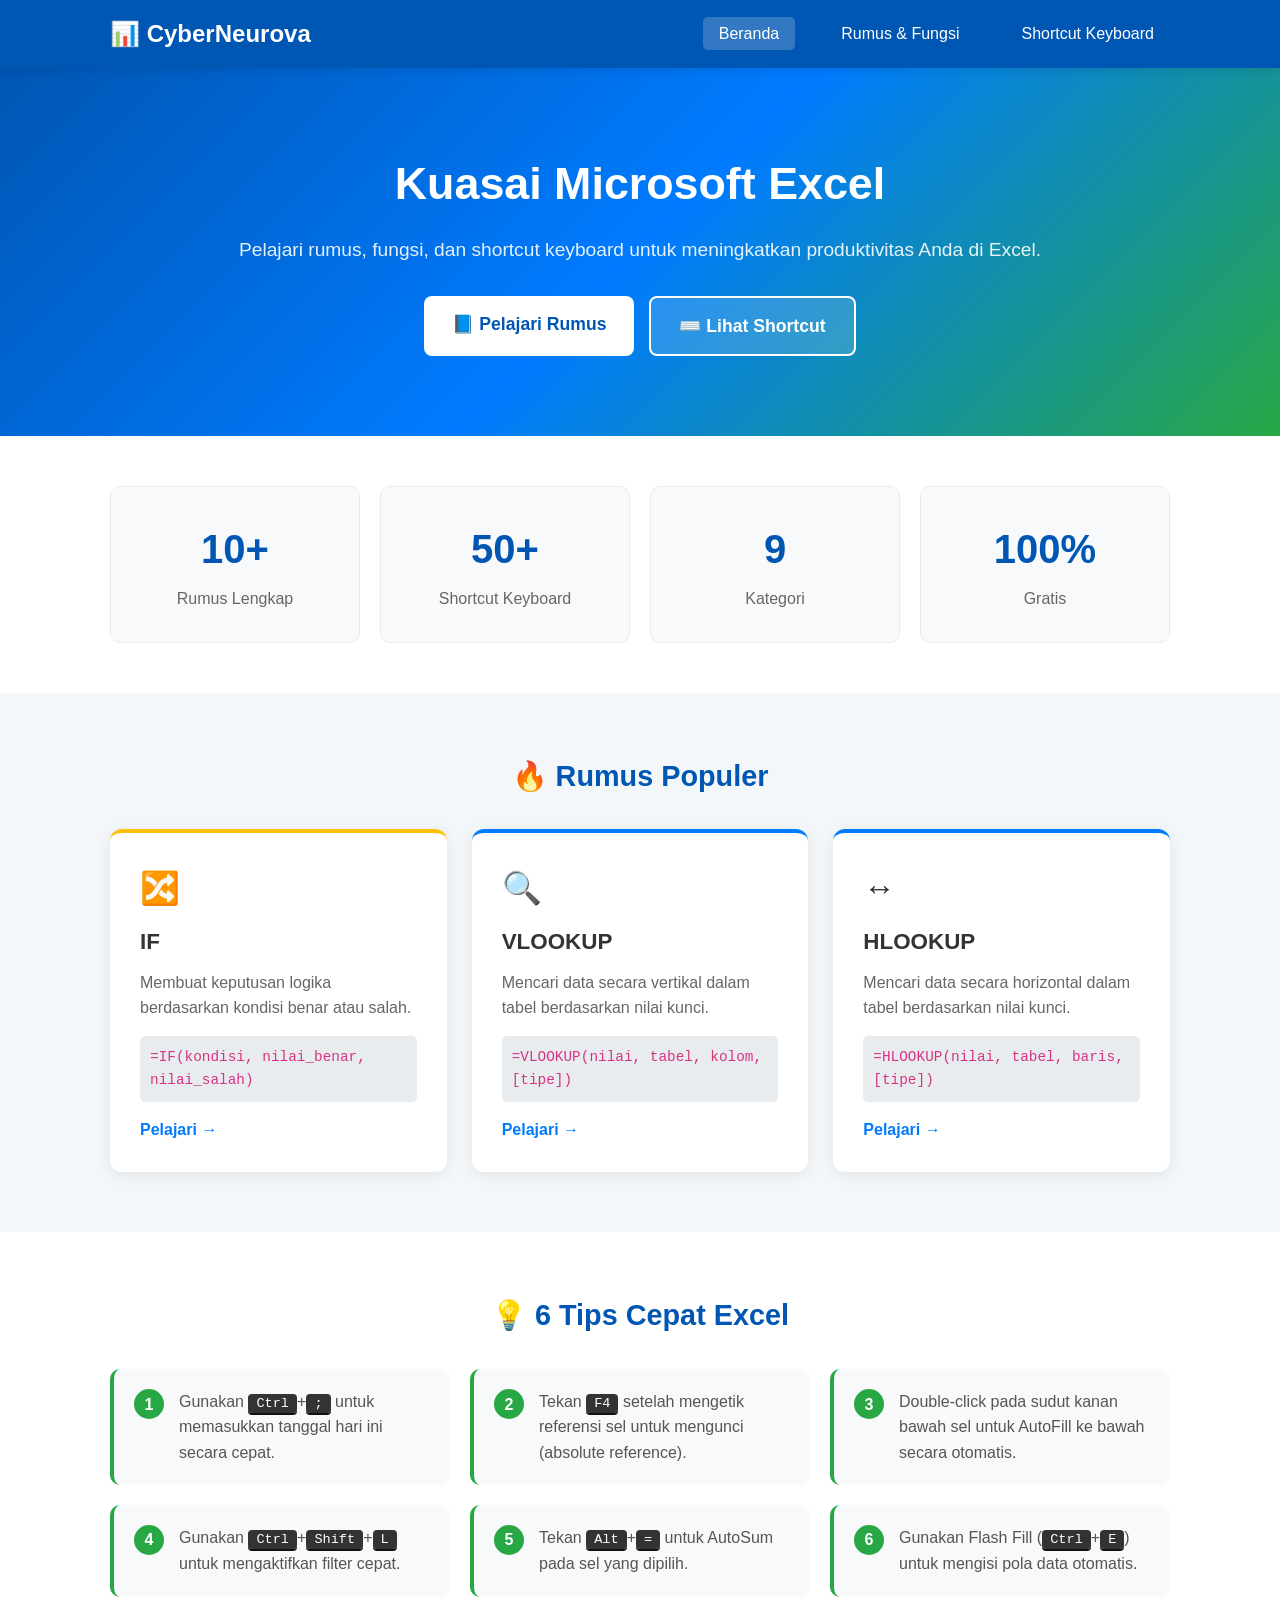
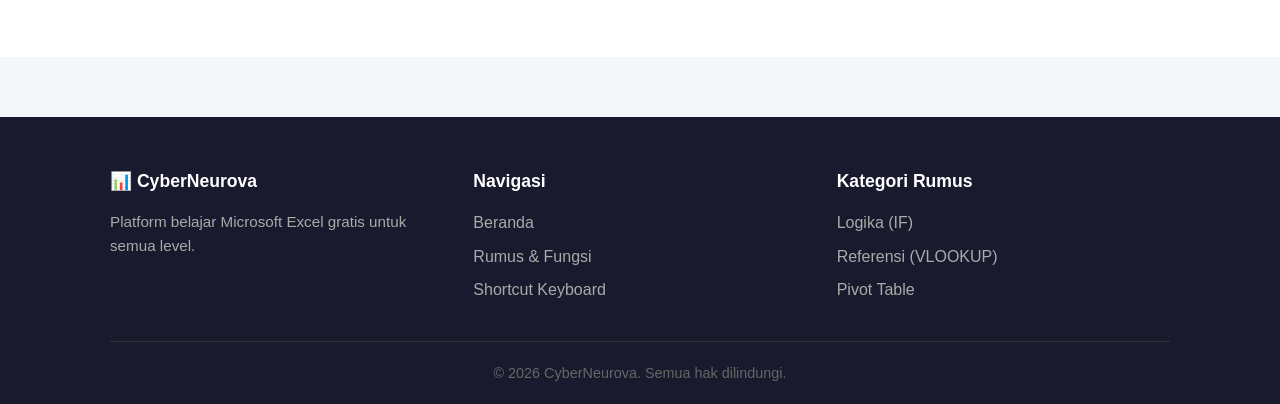
==== index.html @ cd7f04f5 "Initial commit: Website Belajar Rumus & Shortcut MS Excel - CyberNeurova" ====
<!DOCTYPE html>
<html lang="id">
<head>
    <meta charset="UTF-8">
    <meta name="viewport" content="width=device-width, initial-scale=1.0">
    <title>CyberNeurova - Belajar Rumus & Shortcut MS Excel</title>
    <link rel="stylesheet" href="style.css">
</head>
<body>

    <!-- Navbar -->
    <nav class="navbar">
        <div class="nav-container">
            <a href="index.html" class="nav-logo">📊 CyberNeurova</a>
            <button class="hamburger" id="hamburger">
                <span></span>
                <span></span>
                <span></span>
            </button>
            <ul class="nav-menu" id="navMenu">
                <li><a href="index.html" class="nav-link active">Beranda</a></li>
                <li><a href="rumus.html" class="nav-link">Rumus & Fungsi</a></li>
                <li><a href="shortcut.html" class="nav-link">Shortcut Keyboard</a></li>
            </ul>
        </div>
    </nav>

    <!-- Hero Section -->
    <section class="hero">
        <div class="hero-content">
            <h1>Kuasai Microsoft Excel</h1>
            <p>Pelajari rumus, fungsi, dan shortcut keyboard untuk meningkatkan produktivitas Anda di Excel.</p>
            <div class="hero-buttons">
                <a href="rumus.html" class="btn btn-primary">📘 Pelajari Rumus</a>
                <a href="shortcut.html" class="btn btn-secondary">⌨️ Lihat Shortcut</a>
            </div>
        </div>
    </section>

    <!-- Statistik -->
    <section class="stats-section">
        <div class="container-main">
            <div class="stats-grid">
                <div class="stat-card">
                    <span class="stat-number">10+</span>
                    <span class="stat-label">Rumus Lengkap</span>
                </div>
                <div class="stat-card">
                    <span class="stat-number">50+</span>
                    <span class="stat-label">Shortcut Keyboard</span>
                </div>
                <div class="stat-card">
                    <span class="stat-number">9</span>
                    <span class="stat-label">Kategori</span>
                </div>
                <div class="stat-card">
                    <span class="stat-number">100%</span>
                    <span class="stat-label">Gratis</span>
                </div>
            </div>
        </div>
    </section>

    <!-- Rumus Populer -->
    <section class="popular-section">
        <div class="container-main">
            <h2 class="section-title">🔥 Rumus Populer</h2>
            <div class="cards-grid">
                <div class="formula-card card-logic">
                    <div class="card-icon">🔀</div>
                    <h3>IF</h3>
                    <p>Membuat keputusan logika berdasarkan kondisi benar atau salah.</p>
                    <code>=IF(kondisi, nilai_benar, nilai_salah)</code>
                    <a href="rumus.html#if" class="card-link">Pelajari →</a>
                </div>
                <div class="formula-card card-reference">
                    <div class="card-icon">🔍</div>
                    <h3>VLOOKUP</h3>
                    <p>Mencari data secara vertikal dalam tabel berdasarkan nilai kunci.</p>
                    <code>=VLOOKUP(nilai, tabel, kolom, [tipe])</code>
                    <a href="rumus.html#vlookup" class="card-link">Pelajari →</a>
                </div>
                <div class="formula-card card-reference">
                    <div class="card-icon">↔️</div>
                    <h3>HLOOKUP</h3>
                    <p>Mencari data secara horizontal dalam tabel berdasarkan nilai kunci.</p>
                    <code>=HLOOKUP(nilai, tabel, baris, [tipe])</code>
                    <a href="rumus.html#hlookup" class="card-link">Pelajari →</a>
                </div>
            </div>
        </div>
    </section>

    <!-- Tips Cepat -->
    <section class="tips-section">
        <div class="container-main">
            <h2 class="section-title">💡 6 Tips Cepat Excel</h2>
            <div class="tips-grid">
                <div class="tip-item">
                    <span class="tip-number">1</span>
                    <p>Gunakan <kbd>Ctrl</kbd>+<kbd>;</kbd> untuk memasukkan tanggal hari ini secara cepat.</p>
                </div>
                <div class="tip-item">
                    <span class="tip-number">2</span>
                    <p>Tekan <kbd>F4</kbd> setelah mengetik referensi sel untuk mengunci (absolute reference).</p>
                </div>
                <div class="tip-item">
                    <span class="tip-number">3</span>
                    <p>Double-click pada sudut kanan bawah sel untuk AutoFill ke bawah secara otomatis.</p>
                </div>
                <div class="tip-item">
                    <span class="tip-number">4</span>
                    <p>Gunakan <kbd>Ctrl</kbd>+<kbd>Shift</kbd>+<kbd>L</kbd> untuk mengaktifkan filter cepat.</p>
                </div>
                <div class="tip-item">
                    <span class="tip-number">5</span>
                    <p>Tekan <kbd>Alt</kbd>+<kbd>=</kbd> untuk AutoSum pada sel yang dipilih.</p>
                </div>
                <div class="tip-item">
                    <span class="tip-number">6</span>
                    <p>Gunakan Flash Fill (<kbd>Ctrl</kbd>+<kbd>E</kbd>) untuk mengisi pola data otomatis.</p>
                </div>
            </div>
        </div>
    </section>

    <!-- Footer -->
    <footer>
        <div class="container-main">
            <div class="footer-grid">
                <div class="footer-col">
                    <h4>📊 CyberNeurova</h4>
                    <p>Platform belajar Microsoft Excel gratis untuk semua level.</p>
                </div>
                <div class="footer-col">
                    <h4>Navigasi</h4>
                    <ul>
                        <li><a href="index.html">Beranda</a></li>
                        <li><a href="rumus.html">Rumus & Fungsi</a></li>
                        <li><a href="shortcut.html">Shortcut Keyboard</a></li>
                    </ul>
                </div>
                <div class="footer-col">
                    <h4>Kategori Rumus</h4>
                    <ul>
                        <li><a href="rumus.html#if">Logika (IF)</a></li>
                        <li><a href="rumus.html#vlookup">Referensi (VLOOKUP)</a></li>
                        <li><a href="rumus.html#pivot">Pivot Table</a></li>
                    </ul>
                </div>
            </div>
            <div class="footer-bottom">
                <p>&copy; 2026 CyberNeurova. Semua hak dilindungi.</p>
            </div>
        </div>
    </footer>

    <script src="script.js"></script>
</body>
</html>
---- style.css ----
/* === CSS untuk Website Tutorial Excel (CyberNeurova) === */

/* Reset & Global */
* {
    margin: 0;
    padding: 0;
    box-sizing: border-box;
}

body {
    font-family: 'Segoe UI', Tahoma, Geneva, Verdana, sans-serif;
    line-height: 1.6;
    color: #333;
    background-color: #f4f7f9;
}

a {
    text-decoration: none;
    color: inherit;
}

ul {
    list-style: none;
}

/* Container */
.container-main {
    max-width: 1100px;
    margin: 0 auto;
    padding: 0 20px;
}

/* ========== NAVBAR ========== */
.navbar {
    background: #0056b3;
    padding: 15px 0;
    position: sticky;
    top: 0;
    z-index: 1000;
    box-shadow: 0 2px 10px rgba(0,0,0,0.1);
}

.nav-container {
    max-width: 1100px;
    margin: 0 auto;
    padding: 0 20px;
    display: flex;
    justify-content: space-between;
    align-items: center;
}

.nav-logo {
    color: #fff;
    font-size: 1.5em;
    font-weight: bold;
}

.nav-menu {
    display: flex;
    gap: 30px;
}

.nav-link {
    color: #fff;
    font-size: 1em;
    padding: 8px 16px;
    border-radius: 5px;
    transition: background 0.3s;
}

.nav-link:hover,
.nav-link.active {
    background: rgba(255,255,255,0.2);
}

/* Hamburger */
.hamburger {
    display: none;
    flex-direction: column;
    gap: 5px;
    background: none;
    border: none;
    cursor: pointer;
    padding: 5px;
}

.hamburger span {
    width: 25px;
    height: 3px;
    background: #fff;
    border-radius: 3px;
    transition: 0.3s;
}

/* ========== HERO ========== */
.hero {
    background: linear-gradient(135deg, #0056b3 0%, #007bff 50%, #28a745 100%);
    color: #fff;
    padding: 80px 20px;
    text-align: center;
}

.hero h1 {
    font-size: 2.8em;
    margin-bottom: 15px;
}

.hero p {
    font-size: 1.2em;
    margin-bottom: 30px;
    opacity: 0.9;
}

.hero-buttons {
    display: flex;
    gap: 15px;
    justify-content: center;
    flex-wrap: wrap;
}

.btn {
    padding: 14px 28px;
    border-radius: 8px;
    font-size: 1.1em;
    font-weight: 600;
    transition: transform 0.2s, box-shadow 0.2s;
    display: inline-block;
}

.btn:hover {
    transform: translateY(-2px);
    box-shadow: 0 5px 15px rgba(0,0,0,0.2);
}

.btn-primary {
    background: #fff;
    color: #0056b3;
}

.btn-secondary {
    background: rgba(255,255,255,0.15);
    color: #fff;
    border: 2px solid #fff;
}

/* ========== STATS ========== */
.stats-section {
    padding: 50px 0;
    background: #fff;
}

.stats-grid {
    display: grid;
    grid-template-columns: repeat(auto-fit, minmax(200px, 1fr));
    gap: 20px;
    text-align: center;
}

.stat-card {
    padding: 30px 20px;
    border-radius: 10px;
    background: #f8f9fa;
    border: 1px solid #e9ecef;
}

.stat-number {
    display: block;
    font-size: 2.5em;
    font-weight: bold;
    color: #0056b3;
}

.stat-label {
    display: block;
    margin-top: 5px;
    color: #666;
    font-size: 1em;
}

/* ========== SECTION TITLES ========== */
.section-title {
    text-align: center;
    font-size: 1.8em;
    color: #0056b3;
    margin-bottom: 30px;
}

/* ========== POPULAR FORMULAS ========== */
.popular-section {
    padding: 60px 0;
}

.cards-grid {
    display: grid;
    grid-template-columns: repeat(auto-fit, minmax(300px, 1fr));
    gap: 25px;
}

.formula-card {
    background: #fff;
    border-radius: 12px;
    padding: 30px;
    box-shadow: 0 3px 15px rgba(0,0,0,0.08);
    transition: transform 0.3s, box-shadow 0.3s;
    border-top: 4px solid #ccc;
}

.formula-card:hover {
    transform: translateY(-5px);
    box-shadow: 0 8px 25px rgba(0,0,0,0.12);
}

.card-logic {
    border-top-color: #ffc107;
}

.card-reference {
    border-top-color: #007bff;
}

.card-icon {
    font-size: 2em;
    margin-bottom: 10px;
}

.formula-card h3 {
    font-size: 1.4em;
    color: #333;
    margin-bottom: 10px;
}

.formula-card p {
    color: #666;
    margin-bottom: 15px;
}

.formula-card code {
    display: block;
    background: #e9ecef;
    padding: 10px;
    border-radius: 5px;
    font-family: 'Consolas', monospace;
    font-size: 0.9em;
    margin-bottom: 15px;
    color: #d63384;
}

.card-link {
    color: #007bff;
    font-weight: 600;
    transition: color 0.3s;
}

.card-link:hover {
    color: #0056b3;
}

/* ========== TIPS ========== */
.tips-section {
    padding: 60px 0;
    background: #fff;
}

.tips-grid {
    display: grid;
    grid-template-columns: repeat(auto-fit, minmax(300px, 1fr));
    gap: 20px;
}

.tip-item {
    display: flex;
    align-items: flex-start;
    gap: 15px;
    padding: 20px;
    background: #f8f9fa;
    border-radius: 10px;
    border-left: 4px solid #28a745;
}

.tip-number {
    background: #28a745;
    color: #fff;
    width: 30px;
    height: 30px;
    border-radius: 50%;
    display: flex;
    align-items: center;
    justify-content: center;
    font-weight: bold;
    flex-shrink: 0;
}

.tip-item p {
    color: #555;
}

kbd {
    background: #333;
    color: #fff;
    padding: 2px 8px;
    border-radius: 4px;
    font-size: 0.85em;
    font-family: 'Consolas', monospace;
    box-shadow: 0 2px 0 #111;
}

/* ========== PAGE HEADER ========== */
.page-header {
    background: linear-gradient(135deg, #0056b3, #007bff);
    color: #fff;
    padding: 60px 20px;
    text-align: center;
}

.page-header-shortcut {
    background: linear-gradient(135deg, #1a7a3a, #28a745);
}

.page-header h1 {
    font-size: 2.2em;
    margin-bottom: 10px;
}

.page-header p {
    font-size: 1.1em;
    opacity: 0.9;
}

/* ========== FILTER BAR ========== */
.filter-section {
    padding: 30px 0;
    background: #fff;
    border-bottom: 1px solid #e9ecef;
    position: sticky;
    top: 60px;
    z-index: 100;
}

.filter-bar {
    display: flex;
    flex-direction: column;
    gap: 15px;
}

.search-input {
    width: 100%;
    padding: 12px 20px;
    border: 2px solid #e9ecef;
    border-radius: 8px;
    font-size: 1em;
    transition: border-color 0.3s;
}

.search-input:focus {
    outline: none;
    border-color: #007bff;
}

.filter-buttons {
    display: flex;
    flex-wrap: wrap;
    gap: 8px;
}

.filter-btn {
    padding: 8px 16px;
    border: 2px solid #e9ecef;
    background: #fff;
    border-radius: 20px;
    cursor: pointer;
    font-size: 0.9em;
    transition: all 0.3s;
}

.filter-btn:hover {
    border-color: #007bff;
    color: #007bff;
}

.filter-btn.active {
    background: #007bff;
    color: #fff;
    border-color: #007bff;
}

/* ========== FORMULA ARTICLES ========== */
.formulas-section {
    padding: 40px 0;
}

.formula-article {
    background: #fff;
    border-radius: 12px;
    margin-bottom: 30px;
    box-shadow: 0 2px 10px rgba(0,0,0,0.06);
    overflow: hidden;
    transition: box-shadow 0.3s;
}

.formula-article:hover {
    box-shadow: 0 5px 20px rgba(0,0,0,0.1);
}

.formula-header {
    padding: 20px 30px;
    border-bottom: 1px solid #e9ecef;
    display: flex;
    align-items: center;
    gap: 15px;
}

.formula-header h2 {
    font-size: 1.4em;
    color: #333;
}

.category-badge {
    padding: 4px 12px;
    border-radius: 15px;
    font-size: 0.8em;
    font-weight: 600;
    color: #fff;
}

.badge-logika { background: #ffc107; color: #333; }
.badge-referensi { background: #007bff; }
.badge-statistik { background: #6f42c1; }
.badge-teks { background: #fd7e14; }
.badge-tanggal { background: #20c997; }
.badge-data { background: #e83e8c; }

.formula-body {
    padding: 30px;
}

.syntax-box {
    background: #1e1e1e;
    padding: 20px;
    border-radius: 8px;
    margin-bottom: 20px;
    position: relative;
    overflow-x: auto;
}

.syntax-label {
    color: #888;
    font-size: 0.85em;
    margin-bottom: 8px;
}

.syntax-box code {
    color: #4ec9b0;
    font-family: 'Consolas', 'Monaco', monospace;
    font-size: 1.05em;
    white-space: pre-wrap;
}

.copy-btn {
    position: absolute;
    top: 10px;
    right: 10px;
    background: #333;
    color: #fff;
    border: 1px solid #555;
    padding: 5px 12px;
    border-radius: 5px;
    cursor: pointer;
    font-size: 0.8em;
    transition: background 0.3s;
}

.copy-btn:hover {
    background: #007bff;
}

.params-table {
    margin-bottom: 20px;
}

.params-table h4 {
    margin-bottom: 10px;
    color: #333;
}

.params-table table {
    width: 100%;
    border-collapse: collapse;
}

.params-table th,
.params-table td {
    padding: 10px 15px;
    text-align: left;
    border: 1px solid #e9ecef;
}

.params-table th {
    background: #f8f9fa;
    font-weight: 600;
}

.explanation {
    margin-bottom: 20px;
}

.explanation h4 {
    margin-bottom: 8px;
    color: #333;
}

.example-box {
    background: #f0f7ff;
    border: 1px solid #b8daff;
    padding: 20px;
    border-radius: 8px;
    margin-bottom: 20px;
}

.example-box h4 {
    color: #004085;
    margin-bottom: 10px;
}

.example-box code {
    display: block;
    background: #e2f0ff;
    padding: 10px;
    border-radius: 5px;
    font-family: 'Consolas', monospace;
    margin: 10px 0;
    color: #0056b3;
}

.tips-box {
    background: #d4edda;
    border: 1px solid #c3e6cb;
    padding: 20px;
    border-radius: 8px;
}

.tips-box h4 {
    color: #155724;
    margin-bottom: 10px;
}

.tips-box ul {
    padding-left: 20px;
}

.tips-box li {
    list-style: disc;
    margin-bottom: 5px;
    color: #155724;
}

/* ========== SHORTCUT SECTION ========== */
.guide-section {
    padding: 30px 0;
}

.guide-box {
    background: #fff3cd;
    border: 1px solid #ffc107;
    padding: 20px;
    border-radius: 10px;
    text-align: center;
}

.guide-box h3 {
    margin-bottom: 10px;
    color: #856404;
}

.guide-box p {
    color: #856404;
}

.shortcuts-section {
    padding: 40px 0;
}

.shortcut-category {
    margin-bottom: 40px;
}

.category-title {
    font-size: 1.4em;
    padding: 12px 20px;
    border-radius: 8px;
    margin-bottom: 20px;
    color: #fff;
}

.cat-navigasi { background: #007bff; }
.cat-seleksi { background: #6f42c1; }
.cat-copypaste { background: #fd7e14; }
.cat-format { background: #e83e8c; }
.cat-rumus { background: #20c997; }
.cat-file { background: #6c757d; }
.cat-bariskolom { background: #17a2b8; }
.cat-sheet { background: #28a745; }
.cat-lainnya { background: #ffc107; color: #333; }

.shortcut-grid {
    display: grid;
    grid-template-columns: repeat(auto-fit, minmax(320px, 1fr));
    gap: 12px;
}

.shortcut-item {
    display: flex;
    justify-content: space-between;
    align-items: center;
    background: #fff;
    padding: 15px 20px;
    border-radius: 8px;
    box-shadow: 0 2px 5px rgba(0,0,0,0.05);
    transition: transform 0.2s;
}

.shortcut-item:hover {
    transform: translateX(5px);
    box-shadow: 0 3px 10px rgba(0,0,0,0.1);
}

.shortcut-keys {
    display: flex;
    gap: 5px;
    flex-shrink: 0;
}

.shortcut-keys kbd {
    background: #2d2d2d;
    color: #fff;
    padding: 5px 10px;
    border-radius: 5px;
    font-size: 0.85em;
    box-shadow: 0 3px 0 #111, 0 4px 5px rgba(0,0,0,0.2);
    min-width: 30px;
    text-align: center;
}

.shortcut-desc {
    color: #555;
    font-size: 0.95em;
    text-align: right;
    margin-left: 15px;
}

/* ========== FOOTER ========== */
footer {
    background: #1a1a2e;
    color: #ccc;
    padding: 50px 0 20px;
    margin-top: 60px;
}

.footer-grid {
    display: grid;
    grid-template-columns: repeat(auto-fit, minmax(250px, 1fr));
    gap: 30px;
    margin-bottom: 30px;
}

.footer-col h4 {
    color: #fff;
    margin-bottom: 15px;
    font-size: 1.1em;
}

.footer-col p {
    color: #aaa;
    font-size: 0.95em;
}

.footer-col ul li {
    margin-bottom: 8px;
}

.footer-col ul li a {
    color: #aaa;
    transition: color 0.3s;
}

.footer-col ul li a:hover {
    color: #007bff;
}

.footer-bottom {
    text-align: center;
    padding-top: 20px;
    border-top: 1px solid #333;
    color: #666;
    font-size: 0.9em;
}

/* ========== RESPONSIVE ========== */
@media (max-width: 768px) {
    .hamburger {
        display: flex;
    }

    .nav-menu {
        display: none;
        position: absolute;
        top: 100%;
        left: 0;
        right: 0;
        background: #0056b3;
        flex-direction: column;
        padding: 20px;
        gap: 10px;
        box-shadow: 0 5px 15px rgba(0,0,0,0.2);
    }

    .nav-menu.active {
        display: flex;
    }

    .hero h1 {
        font-size: 2em;
    }

    .hero p {
        font-size: 1em;
    }

    .shortcut-grid {
        grid-template-columns: 1fr;
    }

    .shortcut-item {
        flex-direction: column;
        align-items: flex-start;
        gap: 10px;
    }

    .shortcut-desc {
        text-align: left;
        margin-left: 0;
    }

    .filter-section {
        position: static;
    }

    .cards-grid {
        grid-template-columns: 1fr;
    }

    .formula-body {
        padding: 20px;
    }

    .formula-header {
        padding: 15px 20px;
        flex-direction: column;
        align-items: flex-start;
        gap: 8px;
    }
}

/* ========== ANIMATIONS ========== */
.formula-article,
.shortcut-item,
.formula-card,
.tip-item {
    animation: fadeInUp 0.5s ease forwards;
    opacity: 0;
}

@keyframes fadeInUp {
    from {
        opacity: 0;
        transform: translateY(20px);
    }
    to {
        opacity: 1;
        transform: translateY(0);
    }
}

/* Stagger animation */
.formula-article:nth-child(1) { animation-delay: 0.1s; }
.formula-article:nth-child(2) { animation-delay: 0.2s; }
.formula-article:nth-child(3) { animation-delay: 0.3s; }
.formula-article:nth-child(4) { animation-delay: 0.4s; }
.formula-article:nth-child(5) { animation-delay: 0.5s; }

.shortcut-category { animation: fadeInUp 0.5s ease forwards; opacity: 0; }
.shortcut-category:nth-child(1) { animation-delay: 0.1s; }
.shortcut-category:nth-child(2) { animation-delay: 0.2s; }
.shortcut-category:nth-child(3) { animation-delay: 0.3s; }

/* Hidden class for filter */
.hidden {
    display: none !important;
}
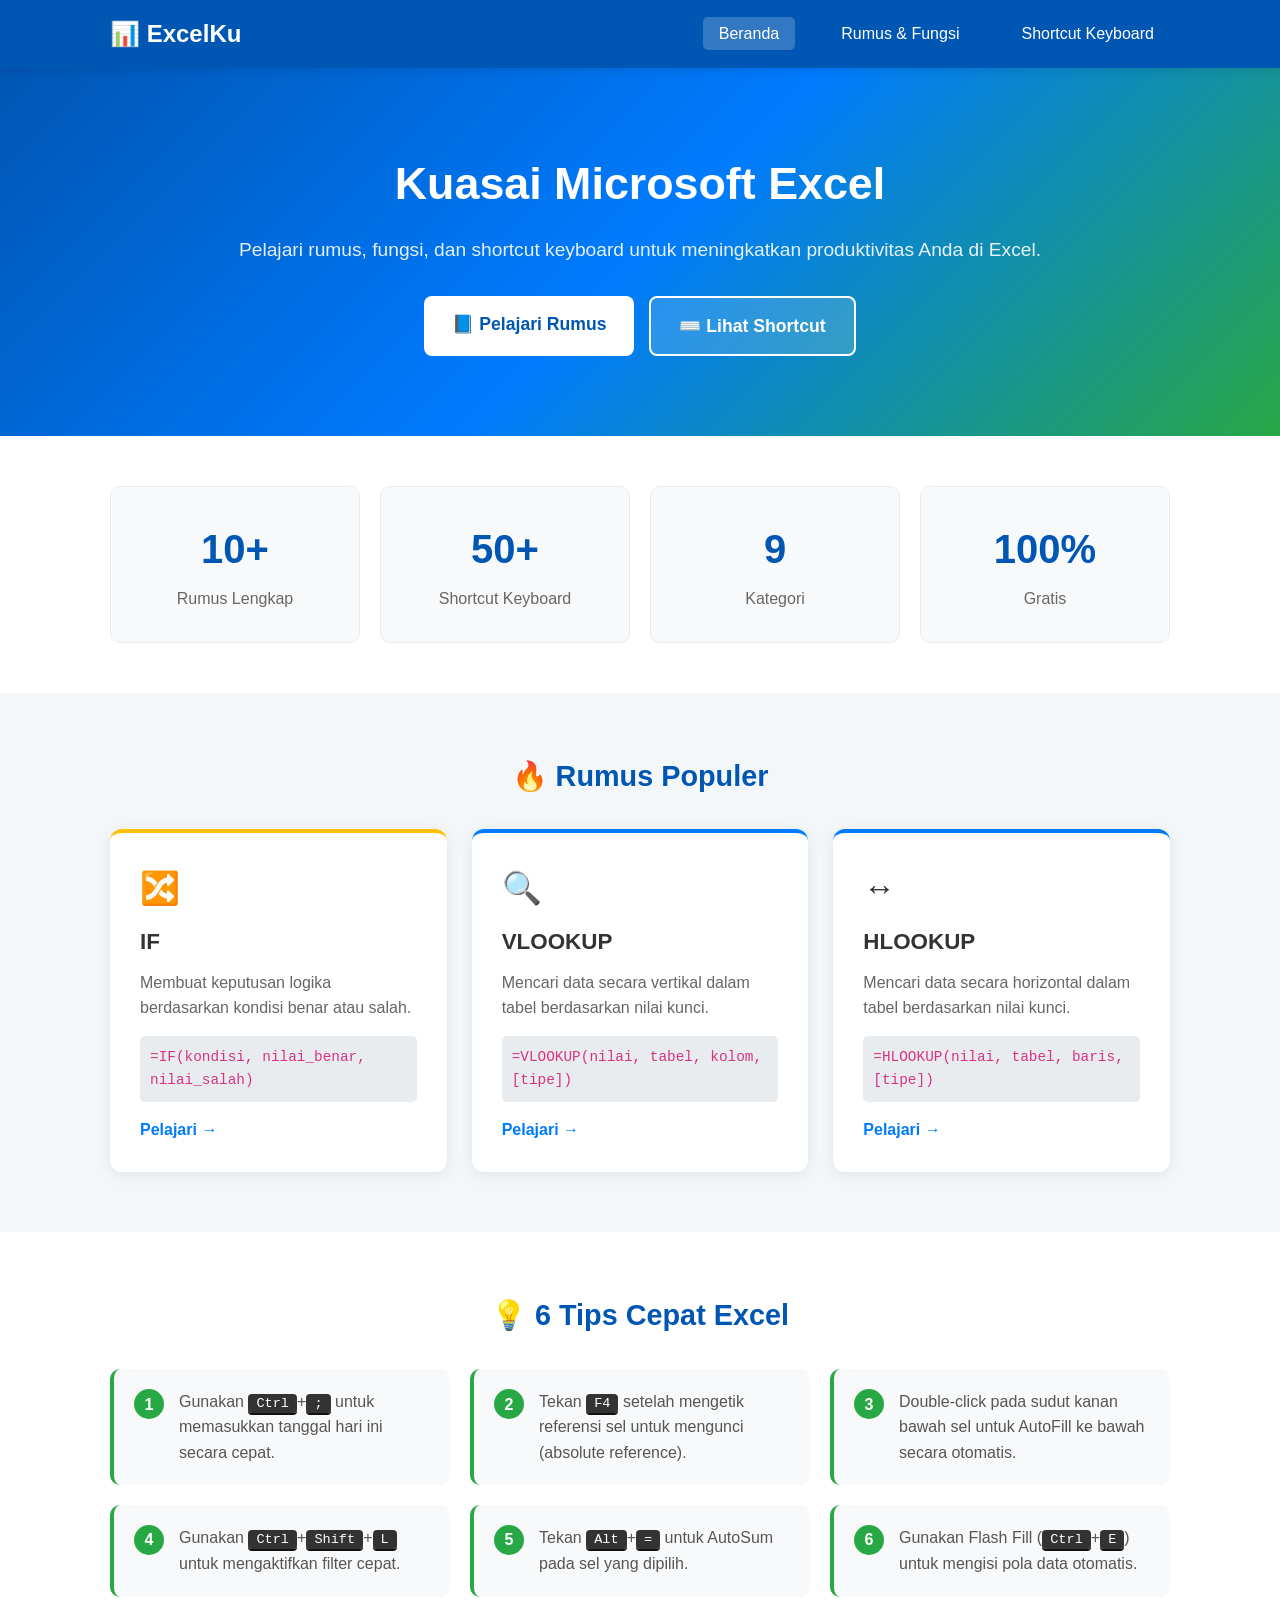
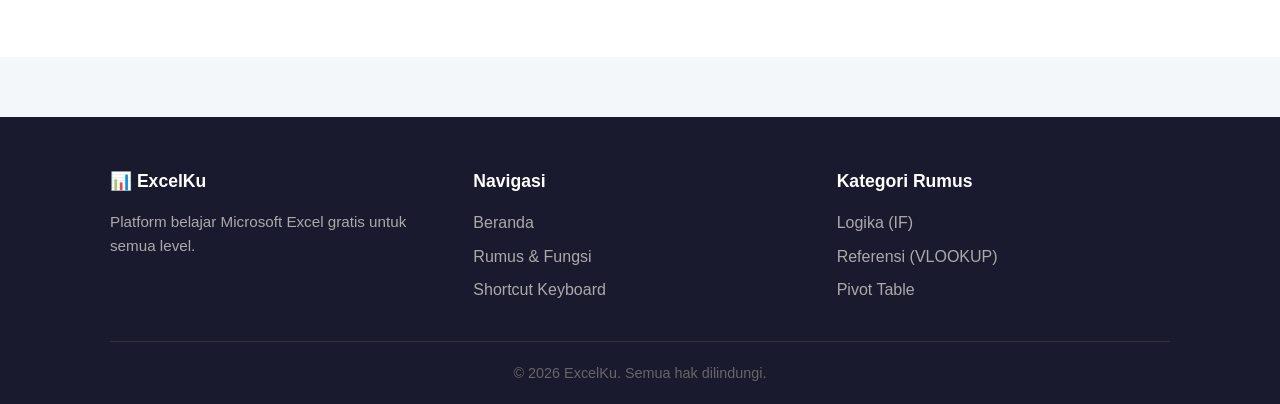
==== commit 43fc2363: "Rename brand dari CyberNeurova menjadi ExcelKu" ====
--- a/index.html
+++ b/index.html
@@ -3,7 +3,7 @@
 <head>
     <meta charset="UTF-8">
     <meta name="viewport" content="width=device-width, initial-scale=1.0">
-    <title>CyberNeurova - Belajar Rumus & Shortcut MS Excel</title>
+    <title>ExcelKu - Belajar Rumus & Shortcut MS Excel</title>
     <link rel="stylesheet" href="style.css">
 </head>
 <body>
@@ -11,7 +11,7 @@
     <!-- Navbar -->
     <nav class="navbar">
         <div class="nav-container">
-            <a href="index.html" class="nav-logo">📊 CyberNeurova</a>
+            <a href="index.html" class="nav-logo">📊 ExcelKu</a>
             <button class="hamburger" id="hamburger">
                 <span></span>
                 <span></span>
@@ -129,7 +129,7 @@
         <div class="container-main">
             <div class="footer-grid">
                 <div class="footer-col">
-                    <h4>📊 CyberNeurova</h4>
+                    <h4>📊 ExcelKu</h4>
                     <p>Platform belajar Microsoft Excel gratis untuk semua level.</p>
                 </div>
                 <div class="footer-col">
@@ -150,7 +150,7 @@
                 </div>
             </div>
             <div class="footer-bottom">
-                <p>&copy; 2026 CyberNeurova. Semua hak dilindungi.</p>
+                <p>&copy; 2026 ExcelKu. Semua hak dilindungi.</p>
             </div>
         </div>
     </footer>
--- a/style.css
+++ b/style.css
@@ -1,4 +1,4 @@
-/* === CSS untuk Website Tutorial Excel (CyberNeurova) === */
+/* === CSS untuk Website Tutorial Excel (ExcelKu) === */
 
 /* Reset & Global */
 * {
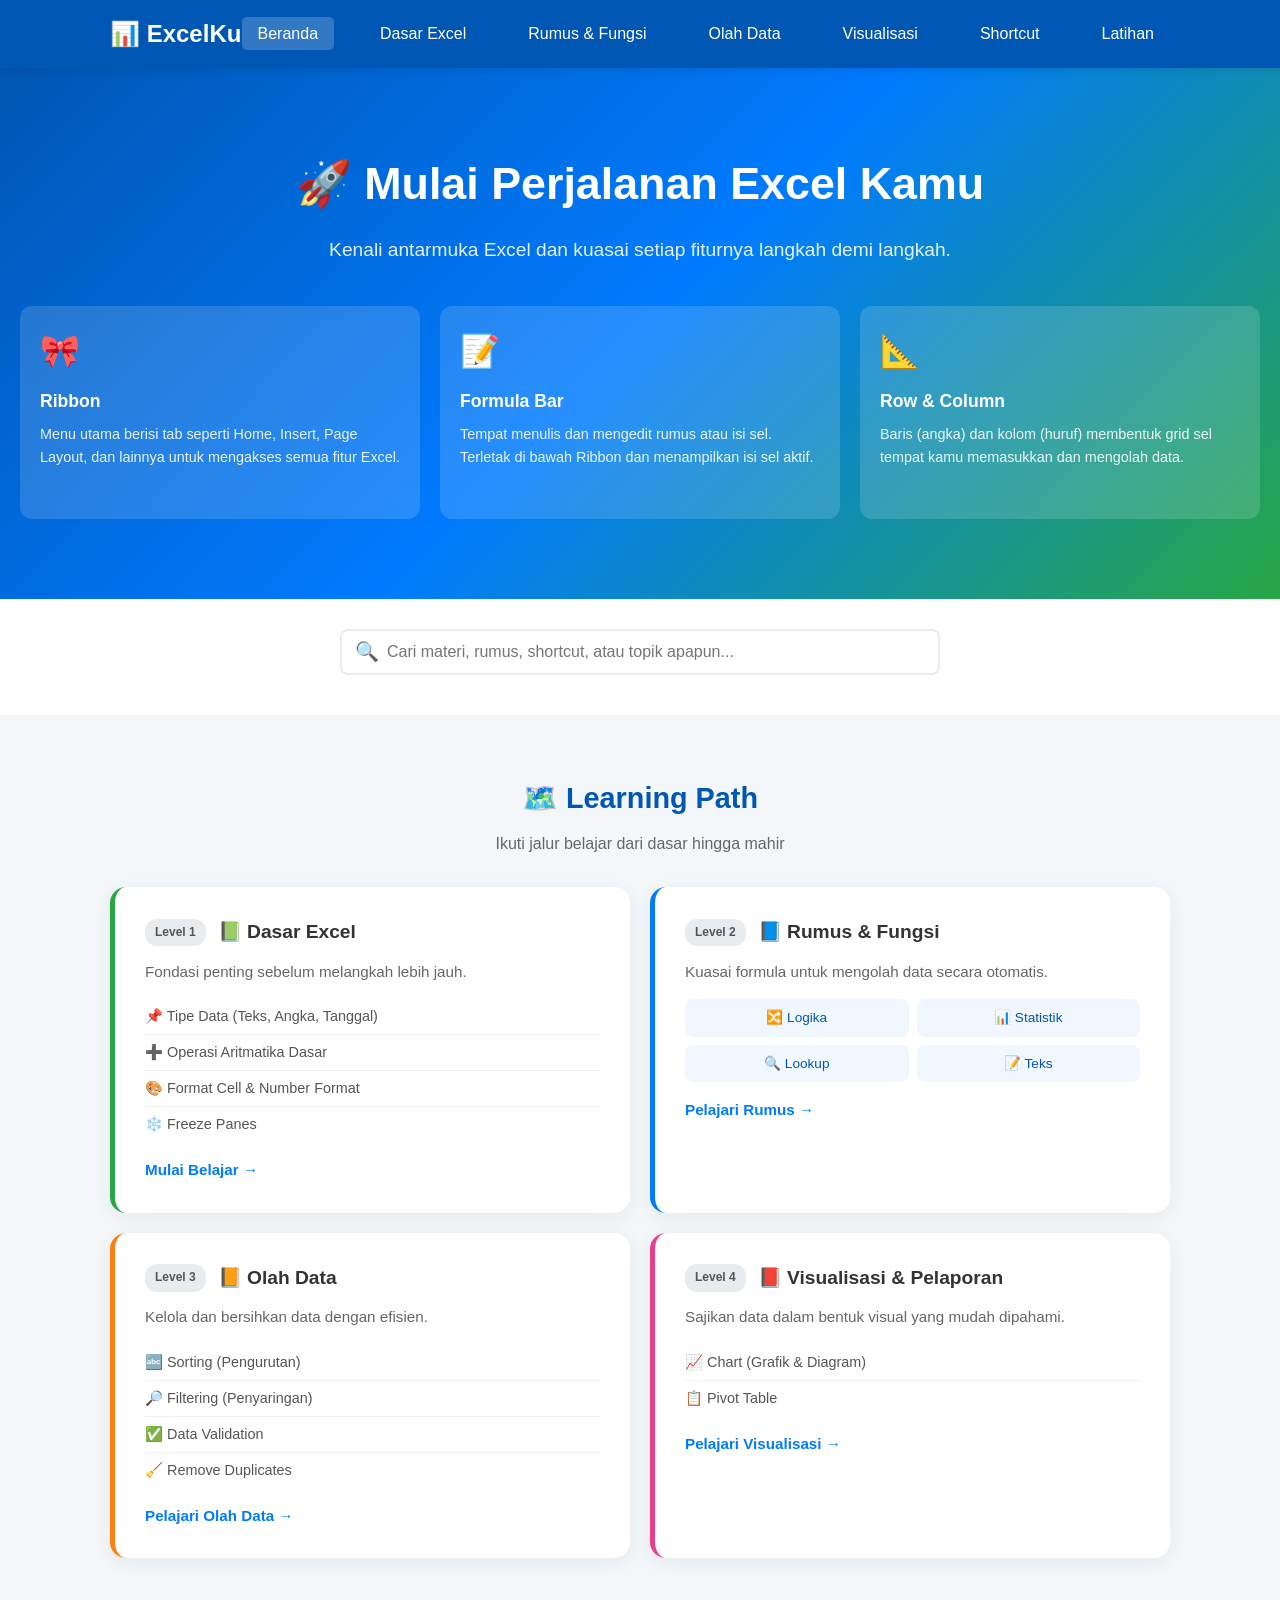
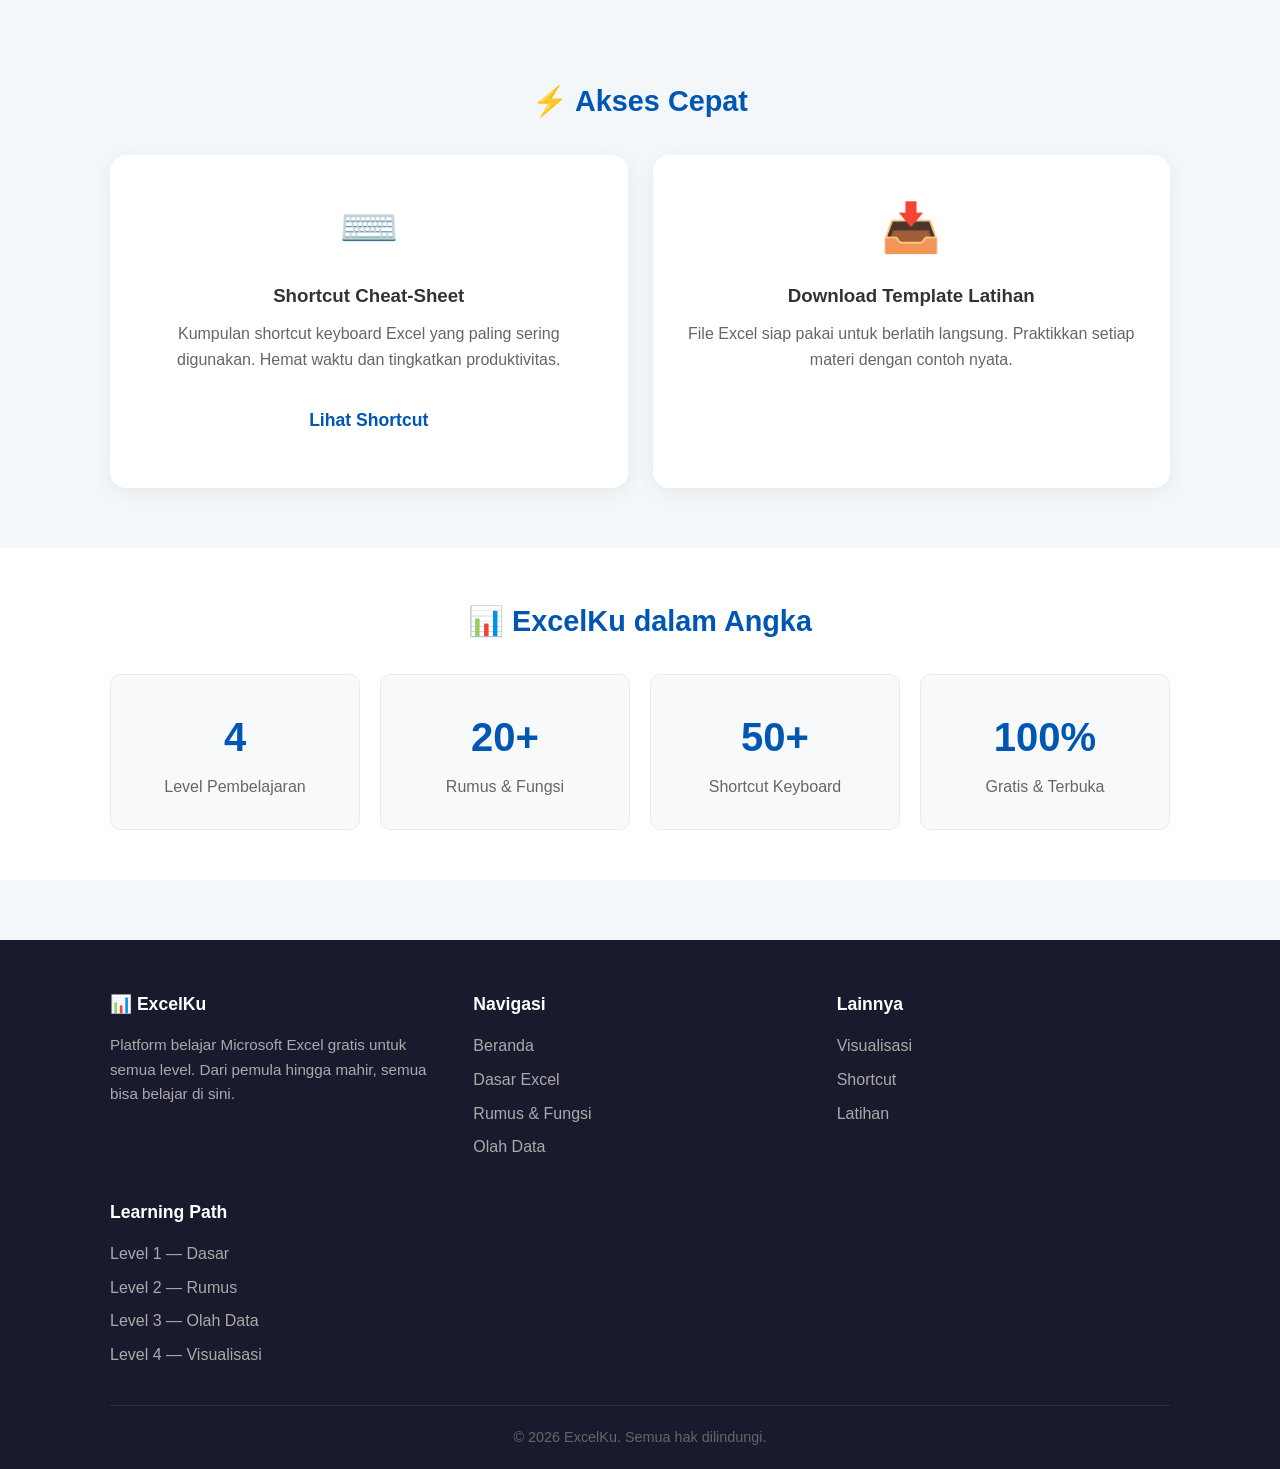
==== commit feb7c104: "Major update: Learning Path, halaman baru (Dasar, Olah Data, Visualisasi, Latihan), rumus tambahan (" ====
--- a/index.html
+++ b/index.html
@@ -3,7 +3,7 @@
 <head>
     <meta charset="UTF-8">
     <meta name="viewport" content="width=device-width, initial-scale=1.0">
-    <title>ExcelKu - Belajar Rumus & Shortcut MS Excel</title>
+    <title>ExcelKu - Dashboard Belajar Microsoft Excel</title>
     <link rel="stylesheet" href="style.css">
 </head>
 <body>
@@ -19,8 +19,12 @@
             </button>
             <ul class="nav-menu" id="navMenu">
                 <li><a href="index.html" class="nav-link active">Beranda</a></li>
-                <li><a href="rumus.html" class="nav-link">Rumus & Fungsi</a></li>
-                <li><a href="shortcut.html" class="nav-link">Shortcut Keyboard</a></li>
+                <li><a href="dasar.html" class="nav-link">Dasar Excel</a></li>
+                <li><a href="rumus.html" class="nav-link">Rumus &amp; Fungsi</a></li>
+                <li><a href="olahdata.html" class="nav-link">Olah Data</a></li>
+                <li><a href="visualisasi.html" class="nav-link">Visualisasi</a></li>
+                <li><a href="shortcut.html" class="nav-link">Shortcut</a></li>
+                <li><a href="latihan.html" class="nav-link">Latihan</a></li>
             </ul>
         </div>
     </nav>
@@ -28,97 +32,153 @@
     <!-- Hero Section -->
     <section class="hero">
         <div class="hero-content">
-            <h1>Kuasai Microsoft Excel</h1>
-            <p>Pelajari rumus, fungsi, dan shortcut keyboard untuk meningkatkan produktivitas Anda di Excel.</p>
-            <div class="hero-buttons">
-                <a href="rumus.html" class="btn btn-primary">📘 Pelajari Rumus</a>
-                <a href="shortcut.html" class="btn btn-secondary">⌨️ Lihat Shortcut</a>
-            </div>
-        </div>
-    </section>
-
-    <!-- Statistik -->
+            <h1>🚀 Mulai Perjalanan Excel Kamu</h1>
+            <p>Kenali antarmuka Excel dan kuasai setiap fiturnya langkah demi langkah.</p>
+            <div class="hero-excel-intro">
+                <div class="excel-feature">
+                    <span class="excel-feature-icon">🎀</span>
+                    <h3>Ribbon</h3>
+                    <p>Menu utama berisi tab seperti Home, Insert, Page Layout, dan lainnya untuk mengakses semua fitur Excel.</p>
+                </div>
+                <div class="excel-feature">
+                    <span class="excel-feature-icon">📝</span>
+                    <h3>Formula Bar</h3>
+                    <p>Tempat menulis dan mengedit rumus atau isi sel. Terletak di bawah Ribbon dan menampilkan isi sel aktif.</p>
+                </div>
+                <div class="excel-feature">
+                    <span class="excel-feature-icon">📐</span>
+                    <h3>Row &amp; Column</h3>
+                    <p>Baris (angka) dan kolom (huruf) membentuk grid sel tempat kamu memasukkan dan mengolah data.</p>
+                </div>
+            </div>
+        </div>
+    </section>
+
+    <!-- Live Search Bar -->
+    <section class="search-section">
+        <div class="container-main">
+            <div class="search-wrapper">
+                <span class="search-icon">🔍</span>
+                <input type="text" id="liveSearch" class="search-input" placeholder="Cari materi, rumus, shortcut, atau topik apapun...">
+            </div>
+            <div id="searchResults" class="search-results"></div>
+        </div>
+    </section>
+
+    <!-- Learning Path Bento Grid -->
+    <section class="learning-path-section">
+        <div class="container-main">
+            <h2 class="section-title">🗺️ Learning Path</h2>
+            <p class="section-subtitle">Ikuti jalur belajar dari dasar hingga mahir</p>
+            <div class="bento-grid">
+
+                <!-- Level 1: Dasar -->
+                <div class="bento-card bento-level-1">
+                    <div class="bento-header">
+                        <span class="bento-level-badge">Level 1</span>
+                        <h3>📗 Dasar Excel</h3>
+                    </div>
+                    <p class="bento-desc">Fondasi penting sebelum melangkah lebih jauh.</p>
+                    <ul class="bento-topics">
+                        <li>📌 Tipe Data (Teks, Angka, Tanggal)</li>
+                        <li>➕ Operasi Aritmatika Dasar</li>
+                        <li>🎨 Format Cell &amp; Number Format</li>
+                        <li>❄️ Freeze Panes</li>
+                    </ul>
+                    <a href="dasar.html" class="bento-link">Mulai Belajar →</a>
+                </div>
+
+                <!-- Level 2: Rumus & Fungsi -->
+                <div class="bento-card bento-level-2">
+                    <div class="bento-header">
+                        <span class="bento-level-badge">Level 2</span>
+                        <h3>📘 Rumus &amp; Fungsi</h3>
+                    </div>
+                    <p class="bento-desc">Kuasai formula untuk mengolah data secara otomatis.</p>
+                    <div class="bento-sub-grid">
+                        <span class="bento-sub-item">🔀 Logika</span>
+                        <span class="bento-sub-item">📊 Statistik</span>
+                        <span class="bento-sub-item">🔍 Lookup</span>
+                        <span class="bento-sub-item">📝 Teks</span>
+                    </div>
+                    <a href="rumus.html" class="bento-link">Pelajari Rumus →</a>
+                </div>
+
+                <!-- Level 3: Olah Data -->
+                <div class="bento-card bento-level-3">
+                    <div class="bento-header">
+                        <span class="bento-level-badge">Level 3</span>
+                        <h3>📙 Olah Data</h3>
+                    </div>
+                    <p class="bento-desc">Kelola dan bersihkan data dengan efisien.</p>
+                    <ul class="bento-topics">
+                        <li>🔤 Sorting (Pengurutan)</li>
+                        <li>🔎 Filtering (Penyaringan)</li>
+                        <li>✅ Data Validation</li>
+                        <li>🧹 Remove Duplicates</li>
+                    </ul>
+                    <a href="olahdata.html" class="bento-link">Pelajari Olah Data →</a>
+                </div>
+
+                <!-- Level 4: Visualisasi & Pelaporan -->
+                <div class="bento-card bento-level-4">
+                    <div class="bento-header">
+                        <span class="bento-level-badge">Level 4</span>
+                        <h3>📕 Visualisasi &amp; Pelaporan</h3>
+                    </div>
+                    <p class="bento-desc">Sajikan data dalam bentuk visual yang mudah dipahami.</p>
+                    <ul class="bento-topics">
+                        <li>📈 Chart (Grafik &amp; Diagram)</li>
+                        <li>📋 Pivot Table</li>
+                    </ul>
+                    <a href="visualisasi.html" class="bento-link">Pelajari Visualisasi →</a>
+                </div>
+
+            </div>
+        </div>
+    </section>
+
+    <!-- Quick Access Cards -->
+    <section class="quick-access-section">
+        <div class="container-main">
+            <h2 class="section-title">⚡ Akses Cepat</h2>
+            <div class="quick-cards-grid">
+                <div class="quick-card quick-card-shortcut">
+                    <div class="quick-card-icon">⌨️</div>
+                    <h3>Shortcut Cheat-Sheet</h3>
+                    <p>Kumpulan shortcut keyboard Excel yang paling sering digunakan. Hemat waktu dan tingkatkan produktivitas.</p>
+                    <a href="shortcut.html" class="btn btn-primary">Lihat Shortcut</a>
+                </div>
+                <div class="quick-card quick-card-template">
+                    <div class="quick-card-icon">📥</div>
+                    <h3>Download Template Latihan</h3>
+                    <p>File Excel siap pakai untuk berlatih langsung. Praktikkan setiap materi dengan contoh nyata.</p>
+                    <a href="latihan.html" class="btn btn-secondary">Download Template</a>
+                </div>
+            </div>
+        </div>
+    </section>
+
+    <!-- Stats Section -->
     <section class="stats-section">
         <div class="container-main">
+            <h2 class="section-title">📊 ExcelKu dalam Angka</h2>
             <div class="stats-grid">
                 <div class="stat-card">
-                    <span class="stat-number">10+</span>
-                    <span class="stat-label">Rumus Lengkap</span>
+                    <span class="stat-number">4</span>
+                    <span class="stat-label">Level Pembelajaran</span>
+                </div>
+                <div class="stat-card">
+                    <span class="stat-number">20+</span>
+                    <span class="stat-label">Rumus &amp; Fungsi</span>
                 </div>
                 <div class="stat-card">
                     <span class="stat-number">50+</span>
                     <span class="stat-label">Shortcut Keyboard</span>
                 </div>
                 <div class="stat-card">
-                    <span class="stat-number">9</span>
-                    <span class="stat-label">Kategori</span>
-                </div>
-                <div class="stat-card">
                     <span class="stat-number">100%</span>
-                    <span class="stat-label">Gratis</span>
-                </div>
-            </div>
-        </div>
-    </section>
-
-    <!-- Rumus Populer -->
-    <section class="popular-section">
-        <div class="container-main">
-            <h2 class="section-title">🔥 Rumus Populer</h2>
-            <div class="cards-grid">
-                <div class="formula-card card-logic">
-                    <div class="card-icon">🔀</div>
-                    <h3>IF</h3>
-                    <p>Membuat keputusan logika berdasarkan kondisi benar atau salah.</p>
-                    <code>=IF(kondisi, nilai_benar, nilai_salah)</code>
-                    <a href="rumus.html#if" class="card-link">Pelajari →</a>
-                </div>
-                <div class="formula-card card-reference">
-                    <div class="card-icon">🔍</div>
-                    <h3>VLOOKUP</h3>
-                    <p>Mencari data secara vertikal dalam tabel berdasarkan nilai kunci.</p>
-                    <code>=VLOOKUP(nilai, tabel, kolom, [tipe])</code>
-                    <a href="rumus.html#vlookup" class="card-link">Pelajari →</a>
-                </div>
-                <div class="formula-card card-reference">
-                    <div class="card-icon">↔️</div>
-                    <h3>HLOOKUP</h3>
-                    <p>Mencari data secara horizontal dalam tabel berdasarkan nilai kunci.</p>
-                    <code>=HLOOKUP(nilai, tabel, baris, [tipe])</code>
-                    <a href="rumus.html#hlookup" class="card-link">Pelajari →</a>
-                </div>
-            </div>
-        </div>
-    </section>
-
-    <!-- Tips Cepat -->
-    <section class="tips-section">
-        <div class="container-main">
-            <h2 class="section-title">💡 6 Tips Cepat Excel</h2>
-            <div class="tips-grid">
-                <div class="tip-item">
-                    <span class="tip-number">1</span>
-                    <p>Gunakan <kbd>Ctrl</kbd>+<kbd>;</kbd> untuk memasukkan tanggal hari ini secara cepat.</p>
-                </div>
-                <div class="tip-item">
-                    <span class="tip-number">2</span>
-                    <p>Tekan <kbd>F4</kbd> setelah mengetik referensi sel untuk mengunci (absolute reference).</p>
-                </div>
-                <div class="tip-item">
-                    <span class="tip-number">3</span>
-                    <p>Double-click pada sudut kanan bawah sel untuk AutoFill ke bawah secara otomatis.</p>
-                </div>
-                <div class="tip-item">
-                    <span class="tip-number">4</span>
-                    <p>Gunakan <kbd>Ctrl</kbd>+<kbd>Shift</kbd>+<kbd>L</kbd> untuk mengaktifkan filter cepat.</p>
-                </div>
-                <div class="tip-item">
-                    <span class="tip-number">5</span>
-                    <p>Tekan <kbd>Alt</kbd>+<kbd>=</kbd> untuk AutoSum pada sel yang dipilih.</p>
-                </div>
-                <div class="tip-item">
-                    <span class="tip-number">6</span>
-                    <p>Gunakan Flash Fill (<kbd>Ctrl</kbd>+<kbd>E</kbd>) untuk mengisi pola data otomatis.</p>
+                    <span class="stat-label">Gratis &amp; Terbuka</span>
                 </div>
             </div>
         </div>
@@ -130,22 +190,32 @@
             <div class="footer-grid">
                 <div class="footer-col">
                     <h4>📊 ExcelKu</h4>
-                    <p>Platform belajar Microsoft Excel gratis untuk semua level.</p>
+                    <p>Platform belajar Microsoft Excel gratis untuk semua level. Dari pemula hingga mahir, semua bisa belajar di sini.</p>
                 </div>
                 <div class="footer-col">
                     <h4>Navigasi</h4>
                     <ul>
                         <li><a href="index.html">Beranda</a></li>
-                        <li><a href="rumus.html">Rumus & Fungsi</a></li>
-                        <li><a href="shortcut.html">Shortcut Keyboard</a></li>
-                    </ul>
-                </div>
-                <div class="footer-col">
-                    <h4>Kategori Rumus</h4>
+                        <li><a href="dasar.html">Dasar Excel</a></li>
+                        <li><a href="rumus.html">Rumus &amp; Fungsi</a></li>
+                        <li><a href="olahdata.html">Olah Data</a></li>
+                    </ul>
+                </div>
+                <div class="footer-col">
+                    <h4>Lainnya</h4>
                     <ul>
-                        <li><a href="rumus.html#if">Logika (IF)</a></li>
-                        <li><a href="rumus.html#vlookup">Referensi (VLOOKUP)</a></li>
-                        <li><a href="rumus.html#pivot">Pivot Table</a></li>
+                        <li><a href="visualisasi.html">Visualisasi</a></li>
+                        <li><a href="shortcut.html">Shortcut</a></li>
+                        <li><a href="latihan.html">Latihan</a></li>
+                    </ul>
+                </div>
+                <div class="footer-col">
+                    <h4>Learning Path</h4>
+                    <ul>
+                        <li><a href="dasar.html">Level 1 — Dasar</a></li>
+                        <li><a href="rumus.html">Level 2 — Rumus</a></li>
+                        <li><a href="olahdata.html">Level 3 — Olah Data</a></li>
+                        <li><a href="visualisasi.html">Level 4 — Visualisasi</a></li>
                     </ul>
                 </div>
             </div>
--- a/style.css
+++ b/style.css
@@ -796,3 +796,833 @@
 .hidden {
     display: none !important;
 }
+
+
+/* ========== DEMO ANIMATION SECTION ========== */
+.demo-animation {
+    margin-top: 20px;
+    background: #f8f9fa;
+    border: 2px solid #dee2e6;
+    border-radius: 10px;
+    padding: 20px;
+}
+
+.demo-animation h4 {
+    color: #333;
+    margin-bottom: 15px;
+    font-size: 1.1em;
+}
+
+.excel-sheet-demo {
+    background: #fff;
+    border: 1px solid #bbb;
+    border-radius: 6px;
+    overflow: hidden;
+    box-shadow: 0 2px 8px rgba(0,0,0,0.08);
+}
+
+.sheet-header {
+    display: grid;
+    grid-template-columns: repeat(auto-fit, minmax(80px, 1fr));
+    background: #e2e8f0;
+    border-bottom: 2px solid #bbb;
+}
+
+.sheet-header .header-cell {
+    text-align: center;
+    font-weight: bold;
+    color: #555;
+    padding: 8px;
+    border-right: 1px solid #ccc;
+    font-size: 0.85em;
+}
+
+.sheet-row {
+    display: grid;
+    grid-template-columns: repeat(auto-fit, minmax(80px, 1fr));
+    border-bottom: 1px solid #e9ecef;
+}
+
+.sheet-row:last-of-type {
+    border-bottom: none;
+}
+
+.sheet-cell {
+    padding: 10px 12px;
+    border-right: 1px solid #e9ecef;
+    font-size: 0.9em;
+    text-align: center;
+    transition: all 0.3s;
+}
+
+.sheet-cell:last-child {
+    border-right: none;
+}
+
+.label-cell {
+    background: #f1f5f9;
+    font-weight: 600;
+    color: #475569;
+    font-size: 0.85em;
+}
+
+.highlight-cell {
+    background: #fff3cd;
+    font-weight: 600;
+    color: #856404;
+}
+
+.result-cell {
+    background: #d4edda;
+    font-weight: bold;
+    color: #155724;
+}
+
+.result-cell-fail {
+    background: #f8d7da;
+    font-weight: bold;
+    color: #721c24;
+}
+
+.selected-cell {
+    background: #cce5ff;
+    border: 1px solid #007bff;
+}
+
+.active-cell {
+    background: #007bff;
+    color: #fff;
+    font-weight: bold;
+}
+
+/* Formula Bar */
+.formula-bar-demo {
+    display: flex;
+    align-items: center;
+    gap: 10px;
+    padding: 10px 15px;
+    background: #e8f4fd;
+    border-top: 2px solid #007bff;
+}
+
+.fx-label {
+    font-weight: bold;
+    color: #007bff;
+    font-size: 0.9em;
+    flex-shrink: 0;
+}
+
+.fx-formula {
+    font-family: 'Consolas', monospace;
+    font-size: 0.85em;
+    color: #333;
+}
+
+/* ========== ANIMATIONS ========== */
+/* Pulse animation for highlighted cells */
+.anim-pulse {
+    animation: cellPulse 2s ease-in-out infinite;
+}
+
+@keyframes cellPulse {
+    0%, 100% { 
+        background: #fff3cd; 
+        transform: scale(1);
+    }
+    50% { 
+        background: #ffc107; 
+        transform: scale(1.02);
+        box-shadow: 0 0 10px rgba(255, 193, 7, 0.5);
+    }
+}
+
+/* Typing animation for result cells */
+.anim-typing {
+    animation: typeResult 3s ease-in-out infinite;
+}
+
+@keyframes typeResult {
+    0%, 30% { 
+        opacity: 0;
+        background: #f8f9fa;
+    }
+    50%, 100% { 
+        opacity: 1;
+        background: #d4edda;
+    }
+}
+
+/* Selection animation */
+.anim-select {
+    animation: selectCell 2.5s ease-in-out infinite;
+}
+
+@keyframes selectCell {
+    0%, 30% {
+        background: #fff;
+        border-color: #e9ecef;
+    }
+    50%, 100% {
+        background: #cce5ff;
+        border-color: #007bff;
+        box-shadow: inset 0 0 0 2px #007bff;
+    }
+}
+
+/* Move right animation */
+.anim-move-right {
+    animation: moveRight 3s ease-in-out infinite;
+}
+
+@keyframes moveRight {
+    0%, 20% { transform: translateX(0); }
+    40%, 60% { transform: translateX(100%); }
+    80%, 100% { transform: translateX(200%); }
+}
+
+/* Format bold animation */
+.anim-format-bold {
+    animation: formatBold 2.5s ease-in-out infinite;
+}
+
+@keyframes formatBold {
+    0%, 40% { 
+        opacity: 0;
+        transform: scale(0.9);
+    }
+    60%, 100% { 
+        opacity: 1;
+        transform: scale(1);
+    }
+}
+
+/* Delay classes */
+.delay-1 { animation-delay: 0.5s; }
+.delay-2 { animation-delay: 1s; }
+
+.delay-1 .anim-pulse,
+.delay-1 .anim-typing,
+.delay-1 .anim-select { animation-delay: 0.5s; }
+
+.delay-2 .anim-pulse,
+.delay-2 .anim-typing,
+.delay-2 .anim-select { animation-delay: 1s; }
+
+/* Pivot arrow animation */
+.pivot-arrow {
+    animation: bounceDown 1.5s ease-in-out infinite;
+}
+
+@keyframes bounceDown {
+    0%, 100% { transform: translateY(0); }
+    50% { transform: translateY(5px); }
+}
+
+/* Responsive demo */
+@media (max-width: 768px) {
+    .sheet-row,
+    .sheet-header {
+        grid-template-columns: repeat(auto-fit, minmax(60px, 1fr));
+    }
+
+    .sheet-cell {
+        padding: 8px 6px;
+        font-size: 0.8em;
+    }
+
+    .fx-formula {
+        font-size: 0.75em;
+    }
+}
+
+
+/* ========== INTERACTIVE SHORTCUT ITEMS (Click to show demo) ========== */
+.shortcut-list-interactive {
+    display: flex;
+    flex-direction: column;
+    gap: 8px;
+}
+
+.shortcut-item-interactive {
+    background: #fff;
+    border-radius: 8px;
+    box-shadow: 0 2px 5px rgba(0,0,0,0.05);
+    overflow: hidden;
+    transition: box-shadow 0.3s;
+    cursor: pointer;
+}
+
+.shortcut-item-interactive:hover {
+    box-shadow: 0 4px 12px rgba(0,0,0,0.12);
+}
+
+.shortcut-item-interactive.active {
+    box-shadow: 0 4px 15px rgba(0, 123, 255, 0.2);
+    border: 1px solid #007bff;
+}
+
+.shortcut-main {
+    display: flex;
+    align-items: center;
+    padding: 14px 20px;
+    gap: 15px;
+}
+
+.shortcut-main .shortcut-keys {
+    flex-shrink: 0;
+}
+
+.shortcut-main .shortcut-desc {
+    flex: 1;
+    text-align: left;
+    color: #555;
+}
+
+.demo-toggle-icon {
+    font-size: 0.8em;
+    color: #999;
+    transition: transform 0.3s;
+    flex-shrink: 0;
+}
+
+.shortcut-item-interactive.active .demo-toggle-icon {
+    transform: rotate(90deg);
+    color: #007bff;
+}
+
+/* Demo panel (hidden by default) */
+.shortcut-demo {
+    display: none;
+    padding: 15px 20px;
+    background: #f0f7ff;
+    border-top: 1px solid #e0e8f0;
+    animation: slideDown 0.3s ease;
+}
+
+.shortcut-item-interactive.active .shortcut-demo {
+    display: block;
+}
+
+@keyframes slideDown {
+    from { opacity: 0; max-height: 0; }
+    to { opacity: 1; max-height: 300px; }
+}
+
+/* Mini Excel Sheet for demos */
+.mini-excel {
+    background: #fff;
+    border: 1px solid #ccc;
+    border-radius: 6px;
+    overflow: hidden;
+    margin-bottom: 10px;
+}
+
+.mini-excel.mini-dialog {
+    background: #f8f9fa;
+    display: flex;
+    align-items: center;
+    justify-content: center;
+    padding: 20px;
+}
+
+.mini-row {
+    display: flex;
+    border-bottom: 1px solid #e9ecef;
+}
+
+.mini-row:last-child {
+    border-bottom: none;
+}
+
+.mini-row.mini-tabs {
+    background: #e8e8e8;
+    border-bottom: 2px solid #007bff;
+}
+
+.mini-cell {
+    flex: 1;
+    padding: 10px 12px;
+    text-align: center;
+    font-size: 0.85em;
+    border-right: 1px solid #e9ecef;
+    transition: all 0.3s;
+}
+
+.mini-cell:last-child {
+    border-right: none;
+}
+
+.mini-header {
+    background: #e2e8f0;
+    font-weight: bold;
+    color: #555;
+    font-size: 0.8em;
+}
+
+.mini-active {
+    background: #cce5ff;
+    font-weight: 600;
+    color: #004085;
+    animation: miniPulse 2s ease-in-out infinite;
+}
+
+@keyframes miniPulse {
+    0%, 100% { background: #cce5ff; }
+    50% { background: #99ccff; }
+}
+
+.mini-prev {
+    background: #fff3cd;
+    color: #856404;
+    font-style: italic;
+}
+
+.mini-empty {
+    background: #f8f9fa;
+    color: #ccc;
+    font-style: italic;
+}
+
+.mini-selected {
+    background: #b3d9ff;
+    border: 1px solid #007bff;
+    font-weight: 500;
+    animation: miniSelect 2s ease-in-out infinite;
+}
+
+@keyframes miniSelect {
+    0%, 100% { background: #b3d9ff; }
+    50% { background: #80bfff; }
+}
+
+.mini-copy {
+    background: #d4edda;
+    color: #155724;
+    border: 2px dashed #28a745;
+    animation: miniDash 1.5s linear infinite;
+}
+
+@keyframes miniDash {
+    0% { border-color: #28a745; }
+    50% { border-color: transparent; }
+    100% { border-color: #28a745; }
+}
+
+.mini-cut {
+    background: #f8d7da;
+    color: #721c24;
+    text-decoration: line-through;
+}
+
+.mini-hidden {
+    background: #e2e3e5;
+    color: #999;
+    font-size: 0.75em;
+    height: 8px;
+    padding: 2px;
+    overflow: hidden;
+}
+
+.mini-arrow {
+    background: transparent;
+    color: #007bff;
+    font-weight: bold;
+    flex: 0.5;
+}
+
+.mini-border {
+    border: 2px solid #333 !important;
+    font-weight: 600;
+}
+
+.mini-table-header {
+    background: #007bff;
+    color: #fff;
+    font-weight: bold;
+}
+
+.mini-table-row1 {
+    background: #e8f4fd;
+}
+
+.mini-table-row2 {
+    background: #fff;
+}
+
+/* Dialog box style */
+.dialog-box {
+    background: #fff;
+    border: 1px solid #ccc;
+    border-radius: 8px;
+    padding: 20px;
+    box-shadow: 0 4px 15px rgba(0,0,0,0.15);
+    text-align: center;
+    min-width: 250px;
+}
+
+.dialog-title {
+    font-weight: bold;
+    font-size: 1em;
+    margin-bottom: 10px;
+    color: #333;
+    border-bottom: 1px solid #eee;
+    padding-bottom: 8px;
+}
+
+.dialog-input {
+    font-size: 0.85em;
+    color: #555;
+    margin-bottom: 12px;
+    padding: 8px;
+    background: #f8f9fa;
+    border-radius: 4px;
+}
+
+.dialog-btn {
+    display: inline-block;
+    background: #007bff;
+    color: #fff;
+    padding: 6px 20px;
+    border-radius: 4px;
+    font-size: 0.85em;
+    font-weight: 600;
+}
+
+/* Demo caption */
+.demo-caption {
+    font-size: 0.85em;
+    color: #555;
+    font-style: italic;
+    text-align: center;
+    padding: 5px 0;
+}
+
+/* Responsive for interactive shortcuts */
+@media (max-width: 768px) {
+    .shortcut-main {
+        flex-wrap: wrap;
+        gap: 8px;
+        padding: 12px 15px;
+    }
+
+    .shortcut-main .shortcut-desc {
+        width: 100%;
+        order: 3;
+    }
+
+    .mini-cell {
+        padding: 8px 6px;
+        font-size: 0.75em;
+    }
+}
+
+
+/* ========== BENTO GRID / LEARNING PATH ========== */
+.learning-path-section,
+.quick-access-section {
+    padding: 60px 0;
+}
+
+.section-subtitle {
+    text-align: center;
+    color: #666;
+    margin-bottom: 30px;
+    margin-top: -20px;
+}
+
+.bento-grid {
+    display: grid;
+    grid-template-columns: repeat(2, 1fr);
+    gap: 20px;
+}
+
+.bento-card {
+    background: #fff;
+    border-radius: 16px;
+    padding: 30px;
+    box-shadow: 0 4px 20px rgba(0,0,0,0.06);
+    border-left: 5px solid #ccc;
+    transition: transform 0.3s, box-shadow 0.3s;
+}
+
+.bento-card:hover {
+    transform: translateY(-3px);
+    box-shadow: 0 8px 30px rgba(0,0,0,0.1);
+}
+
+.bento-level-1 { border-left-color: #28a745; }
+.bento-level-2 { border-left-color: #007bff; }
+.bento-level-3 { border-left-color: #fd7e14; }
+.bento-level-4 { border-left-color: #e83e8c; }
+
+.bento-header {
+    display: flex;
+    align-items: center;
+    gap: 12px;
+    margin-bottom: 12px;
+}
+
+.bento-level-badge {
+    background: #e9ecef;
+    padding: 4px 10px;
+    border-radius: 12px;
+    font-size: 0.75em;
+    font-weight: 600;
+    color: #555;
+}
+
+.bento-card h3 {
+    font-size: 1.2em;
+    color: #333;
+}
+
+.bento-desc {
+    color: #666;
+    margin-bottom: 15px;
+    font-size: 0.95em;
+}
+
+.bento-topics {
+    list-style: none;
+    padding: 0;
+    margin-bottom: 15px;
+}
+
+.bento-topics li {
+    padding: 6px 0;
+    color: #555;
+    font-size: 0.9em;
+    border-bottom: 1px solid #f0f0f0;
+}
+
+.bento-topics li:last-child {
+    border-bottom: none;
+}
+
+.bento-sub-grid {
+    display: grid;
+    grid-template-columns: repeat(2, 1fr);
+    gap: 8px;
+    margin-bottom: 15px;
+}
+
+.bento-sub-item {
+    background: #f0f7ff;
+    padding: 8px 12px;
+    border-radius: 8px;
+    font-size: 0.85em;
+    text-align: center;
+    color: #0056b3;
+}
+
+.bento-link {
+    display: inline-block;
+    color: #007bff;
+    font-weight: 600;
+    font-size: 0.95em;
+    transition: color 0.3s;
+}
+
+.bento-link:hover {
+    color: #0056b3;
+}
+
+/* Quick Access Cards */
+.quick-cards-grid {
+    display: grid;
+    grid-template-columns: repeat(auto-fit, minmax(300px, 1fr));
+    gap: 25px;
+}
+
+.quick-card {
+    background: #fff;
+    border-radius: 16px;
+    padding: 35px;
+    text-align: center;
+    box-shadow: 0 4px 20px rgba(0,0,0,0.06);
+    transition: transform 0.3s;
+}
+
+.quick-card:hover {
+    transform: translateY(-3px);
+}
+
+.quick-card-icon {
+    font-size: 3em;
+    margin-bottom: 15px;
+}
+
+.quick-card h3 {
+    margin-bottom: 10px;
+    color: #333;
+}
+
+.quick-card p {
+    color: #666;
+    margin-bottom: 20px;
+}
+
+/* Hero Excel Features */
+.hero-excel-intro {
+    display: grid;
+    grid-template-columns: repeat(auto-fit, minmax(200px, 1fr));
+    gap: 20px;
+    margin-top: 40px;
+    text-align: left;
+}
+
+.excel-feature {
+    background: rgba(255,255,255,0.15);
+    padding: 20px;
+    border-radius: 12px;
+    backdrop-filter: blur(5px);
+}
+
+.excel-feature-icon {
+    font-size: 2em;
+    display: block;
+    margin-bottom: 10px;
+}
+
+.excel-feature h3 {
+    margin-bottom: 8px;
+    font-size: 1.1em;
+}
+
+.excel-feature p {
+    font-size: 0.9em;
+    opacity: 0.9;
+}
+
+/* Search Section */
+.search-section {
+    padding: 30px 0;
+    background: #fff;
+}
+
+.search-wrapper {
+    position: relative;
+    max-width: 600px;
+    margin: 0 auto;
+}
+
+.search-wrapper .search-icon {
+    position: absolute;
+    left: 15px;
+    top: 50%;
+    transform: translateY(-50%);
+    font-size: 1.2em;
+}
+
+.search-wrapper .search-input {
+    padding-left: 45px;
+}
+
+.search-results {
+    max-width: 600px;
+    margin: 10px auto 0;
+}
+
+/* Quiz Styles */
+.quiz-question {
+    margin-bottom: 25px;
+    padding-bottom: 20px;
+    border-bottom: 1px solid #e9ecef;
+}
+
+.quiz-question h4 {
+    margin-bottom: 12px;
+    color: #333;
+}
+
+.quiz-options {
+    display: grid;
+    grid-template-columns: repeat(2, 1fr);
+    gap: 10px;
+}
+
+.quiz-btn {
+    padding: 12px 16px;
+    border: 2px solid #e9ecef;
+    background: #fff;
+    border-radius: 8px;
+    cursor: pointer;
+    font-size: 0.9em;
+    text-align: left;
+    transition: all 0.3s;
+}
+
+.quiz-btn:hover {
+    border-color: #007bff;
+    background: #f0f7ff;
+}
+
+.quiz-btn.correct {
+    border-color: #28a745;
+    background: #d4edda;
+    color: #155724;
+}
+
+.quiz-btn.wrong {
+    border-color: #dc3545;
+    background: #f8d7da;
+    color: #721c24;
+}
+
+.quiz-btn:disabled {
+    cursor: not-allowed;
+    opacity: 0.7;
+}
+
+.quiz-feedback {
+    margin-top: 10px;
+    font-size: 0.9em;
+    font-weight: 600;
+}
+
+/* Responsive Bento */
+@media (max-width: 768px) {
+    .bento-grid {
+        grid-template-columns: 1fr;
+    }
+
+    .quiz-options {
+        grid-template-columns: 1fr;
+    }
+
+    .hero-excel-intro {
+        grid-template-columns: 1fr;
+    }
+}
+
+
+/* ========== SEARCH RESULTS ========== */
+.search-result-item {
+    display: flex;
+    justify-content: space-between;
+    align-items: center;
+    padding: 12px 16px;
+    background: #fff;
+    border: 1px solid #e9ecef;
+    border-radius: 8px;
+    margin-bottom: 6px;
+    transition: background 0.2s;
+    color: #333;
+}
+
+.search-result-item:hover {
+    background: #f0f7ff;
+    border-color: #007bff;
+}
+
+.search-result-title {
+    font-weight: 500;
+}
+
+.search-result-cat {
+    font-size: 0.8em;
+    background: #e9ecef;
+    padding: 3px 10px;
+    border-radius: 12px;
+    color: #666;
+}
